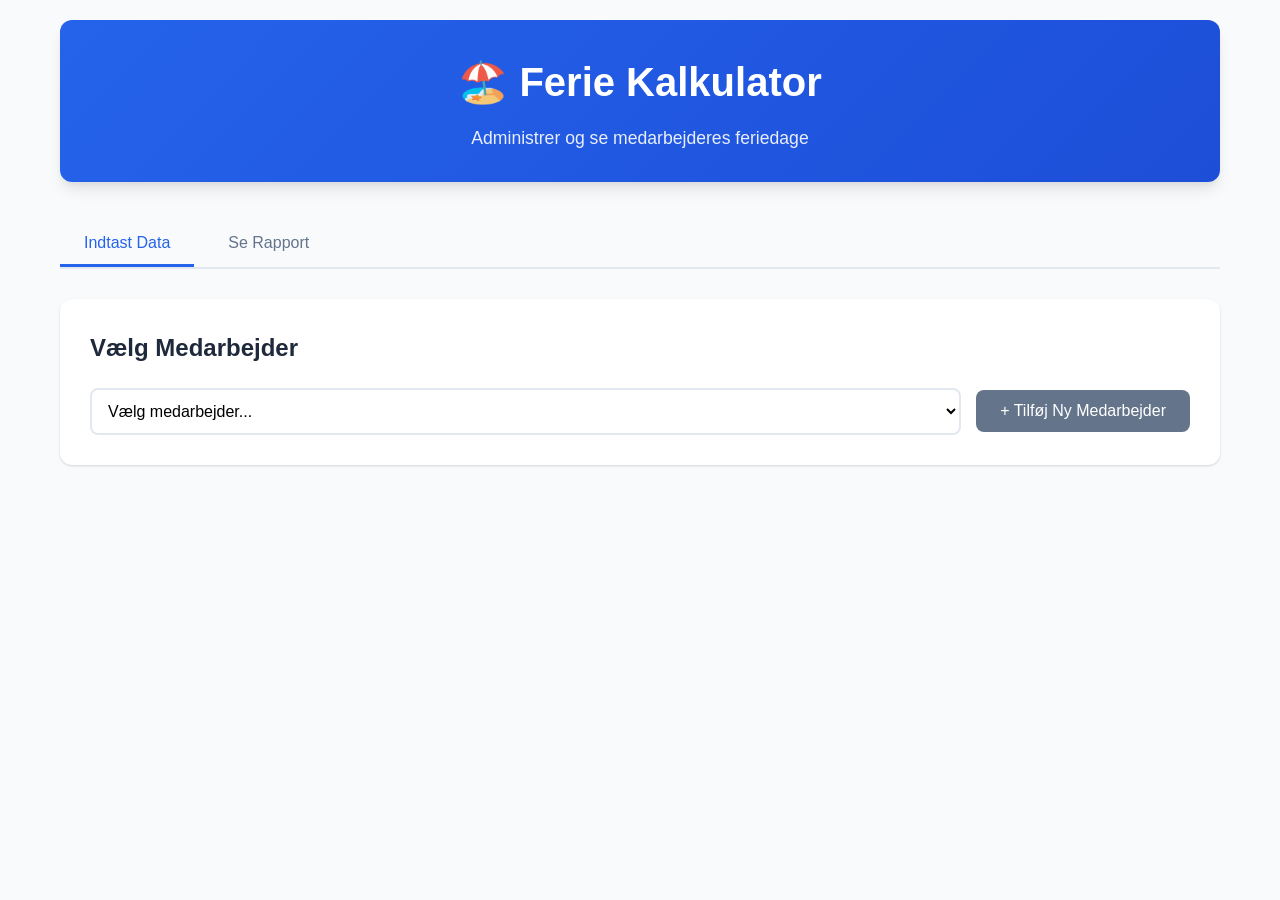
==== index.html @ 17e46551 "Opret ferie kalkulator applikation - Tilføjet HTML interface til datainput og rapport visning - Impl" ====
<!DOCTYPE html>
<html lang="da">
<head>
    <meta charset="UTF-8">
    <meta name="viewport" content="width=device-width, initial-scale=1.0">
    <title>Ferie Kalkulator</title>
    <link rel="stylesheet" href="styles.css">
</head>
<body>
    <div class="container">
        <header>
            <h1>🏖️ Ferie Kalkulator</h1>
            <p class="subtitle">Administrer og se medarbejderes feriedage</p>
        </header>

        <div class="tabs">
            <button class="tab-button active" onclick="showTab('input')">Indtast Data</button>
            <button class="tab-button" onclick="showTab('report')">Se Rapport</button>
        </div>

        <!-- Data Input Tab -->
        <div id="input-tab" class="tab-content active">
            <div class="section">
                <h2>Vælg Medarbejder</h2>
                <div class="employee-selector">
                    <select id="employeeSelect" onchange="loadEmployeeData()">
                        <option value="">Vælg medarbejder...</option>
                    </select>
                    <button onclick="addNewEmployee()" class="btn-secondary">+ Tilføj Ny Medarbejder</button>
                </div>
            </div>

            <div id="employeeForm" class="section" style="display: none;">
                <h2>Medarbejder Information</h2>

                <div class="form-group">
                    <label>Navn:</label>
                    <input type="text" id="navn" readonly class="readonly-field">
                </div>

                <h3 class="section-title">Ferie i SHIFTS (Forudfyldt)</h3>

                <div class="form-row">
                    <div class="form-group">
                        <label>Ferie i SHIFTS (1/1 - 31/8 - 2025):</label>
                        <input type="number" id="shifts_ferie_1" step="0.5" readonly class="readonly-field">
                    </div>
                    <div class="form-group">
                        <label>Ferie i SHIFTS (1/9 - 30/11 - 2025):</label>
                        <input type="number" id="shifts_ferie_2" step="0.5" readonly class="readonly-field">
                    </div>
                </div>

                <div class="form-group">
                    <label>Ferie i SHIFTS (1/12 - 2025 og frem):</label>
                    <input type="number" id="shifts_ferie_3" step="0.5" readonly class="readonly-field">
                </div>

                <h3 class="section-title">Feriefridage i SHIFTS (Forudfyldt)</h3>

                <div class="form-row">
                    <div class="form-group">
                        <label>Feriefridage i SHIFTS (1/1 - 31/8 - 2025):</label>
                        <input type="number" id="shifts_fridag_1" step="0.5" readonly class="readonly-field">
                    </div>
                    <div class="form-group">
                        <label>Feriefridage i SHIFTS (1/9 - 30/11 - 2025):</label>
                        <input type="number" id="shifts_fridag_2" step="0.5" readonly class="readonly-field">
                    </div>
                </div>

                <div class="form-group">
                    <label>Feriefridage i SHIFTS (1/12 - 2025 og frem):</label>
                    <input type="number" id="shifts_fridag_3" step="0.5" readonly class="readonly-field">
                </div>

                <h3 class="section-title">GEOLMS Data (Udfyld selv)</h3>

                <div class="form-group">
                    <label>Ferie i GEOLMS i alt:</label>
                    <input type="number" id="geolms_total" step="0.5" oninput="calculateRemaining()">
                    <span class="help-text">Antal feriedage registreret i GEOLMS systemet</span>
                </div>

                <div class="form-group">
                    <label>Ferie i GEOLMS - Datoer holdt (1/1-2025 til nu):</label>
                    <div id="calendar-container" class="calendar-container">
                        <button type="button" onclick="openCalendar()" class="btn-secondary">📅 Vælg Datoer</button>
                        <div id="selected-dates" class="selected-dates"></div>
                    </div>
                </div>

                <h3 class="section-title">Lønsedler (Udfyld selv)</h3>

                <div class="form-row">
                    <div class="form-group">
                        <label>Ferie Lønsedel 1:</label>
                        <input type="number" id="lonsedel_1" step="0.5" oninput="calculateRemaining()">
                    </div>
                    <div class="form-group">
                        <label>Ferie Lønsedel 2:</label>
                        <input type="number" id="lonsedel_2" step="0.5" oninput="calculateRemaining()">
                    </div>
                </div>

                <div class="calculation-summary">
                    <h3>Beregning</h3>
                    <div class="summary-row">
                        <span>Total SHIFTS ferie:</span>
                        <span id="total_shifts_ferie" class="value">0</span>
                    </div>
                    <div class="summary-row">
                        <span>Total SHIFTS feriefridage:</span>
                        <span id="total_shifts_fridag" class="value">0</span>
                    </div>
                    <div class="summary-row">
                        <span>GEOLMS datoer holdt:</span>
                        <span id="total_geolms_dates" class="value">0</span>
                    </div>
                    <div class="summary-row highlight">
                        <span><strong>Estimeret ferie tilbage:</strong></span>
                        <span id="remaining_vacation" class="value"><strong>-</strong></span>
                    </div>
                </div>

                <div class="form-actions">
                    <button onclick="saveEmployeeData()" class="btn-primary">💾 Gem Data</button>
                    <button onclick="clearForm()" class="btn-secondary">🔄 Nulstil</button>
                </div>
            </div>
        </div>

        <!-- Report Tab -->
        <div id="report-tab" class="tab-content">
            <div class="section">
                <h2>Ferieoversigt - Alle Medarbejdere</h2>
                <div class="report-actions">
                    <button onclick="refreshReport()" class="btn-primary">🔄 Opdater Rapport</button>
                    <button onclick="exportToCSV()" class="btn-secondary">📥 Eksporter til CSV</button>
                </div>
                <div id="report-container" class="report-container">
                    <!-- Report will be generated here -->
                </div>
            </div>
        </div>

        <!-- Calendar Modal -->
        <div id="calendarModal" class="modal">
            <div class="modal-content">
                <span class="close" onclick="closeCalendar()">&times;</span>
                <h2>Vælg Feriedatoer</h2>
                <div id="calendar"></div>
                <div class="modal-actions">
                    <button onclick="saveCalendarDates()" class="btn-primary">Gem Datoer</button>
                    <button onclick="closeCalendar()" class="btn-secondary">Annuller</button>
                </div>
            </div>
        </div>
    </div>

    <script src="app.js"></script>
</body>
</html>
---- styles.css ----
:root {
    --primary-color: #2563eb;
    --secondary-color: #64748b;
    --success-color: #10b981;
    --danger-color: #ef4444;
    --background-color: #f8fafc;
    --card-background: #ffffff;
    --text-color: #1e293b;
    --text-secondary: #64748b;
    --border-color: #e2e8f0;
    --shadow: 0 1px 3px 0 rgba(0, 0, 0, 0.1), 0 1px 2px 0 rgba(0, 0, 0, 0.06);
    --shadow-lg: 0 10px 15px -3px rgba(0, 0, 0, 0.1), 0 4px 6px -2px rgba(0, 0, 0, 0.05);
}

* {
    margin: 0;
    padding: 0;
    box-sizing: border-box;
}

body {
    font-family: -apple-system, BlinkMacSystemFont, 'Segoe UI', Roboto, 'Helvetica Neue', Arial, sans-serif;
    background-color: var(--background-color);
    color: var(--text-color);
    line-height: 1.6;
}

.container {
    max-width: 1200px;
    margin: 0 auto;
    padding: 20px;
}

header {
    text-align: center;
    margin-bottom: 40px;
    padding: 30px 0;
    background: linear-gradient(135deg, var(--primary-color) 0%, #1d4ed8 100%);
    color: white;
    border-radius: 12px;
    box-shadow: var(--shadow-lg);
}

header h1 {
    font-size: 2.5rem;
    margin-bottom: 10px;
}

.subtitle {
    font-size: 1.1rem;
    opacity: 0.9;
}

/* Tabs */
.tabs {
    display: flex;
    gap: 10px;
    margin-bottom: 30px;
    border-bottom: 2px solid var(--border-color);
}

.tab-button {
    padding: 12px 24px;
    background: none;
    border: none;
    border-bottom: 3px solid transparent;
    cursor: pointer;
    font-size: 1rem;
    font-weight: 500;
    color: var(--text-secondary);
    transition: all 0.3s ease;
}

.tab-button:hover {
    color: var(--primary-color);
}

.tab-button.active {
    color: var(--primary-color);
    border-bottom-color: var(--primary-color);
}

.tab-content {
    display: none;
}

.tab-content.active {
    display: block;
}

/* Sections */
.section {
    background: var(--card-background);
    padding: 30px;
    border-radius: 12px;
    box-shadow: var(--shadow);
    margin-bottom: 20px;
}

.section h2 {
    color: var(--text-color);
    margin-bottom: 20px;
    font-size: 1.5rem;
}

.section-title {
    color: var(--primary-color);
    margin: 30px 0 15px 0;
    padding-bottom: 10px;
    border-bottom: 2px solid var(--border-color);
    font-size: 1.2rem;
}

/* Employee Selector */
.employee-selector {
    display: flex;
    gap: 15px;
    align-items: center;
}

.employee-selector select {
    flex: 1;
    padding: 12px;
    border: 2px solid var(--border-color);
    border-radius: 8px;
    font-size: 1rem;
    background: white;
    cursor: pointer;
}

/* Forms */
.form-group {
    margin-bottom: 20px;
}

.form-group label {
    display: block;
    margin-bottom: 8px;
    font-weight: 500;
    color: var(--text-color);
}

.form-group input {
    width: 100%;
    padding: 12px;
    border: 2px solid var(--border-color);
    border-radius: 8px;
    font-size: 1rem;
    transition: border-color 0.3s ease;
}

.form-group input:focus {
    outline: none;
    border-color: var(--primary-color);
}

.form-group input.readonly-field {
    background-color: #f1f5f9;
    cursor: not-allowed;
}

.form-row {
    display: grid;
    grid-template-columns: 1fr 1fr;
    gap: 20px;
}

.help-text {
    display: block;
    margin-top: 5px;
    font-size: 0.875rem;
    color: var(--text-secondary);
}

/* Calendar Container */
.calendar-container {
    padding: 15px;
    background: #f8fafc;
    border-radius: 8px;
}

.selected-dates {
    margin-top: 15px;
    display: flex;
    flex-wrap: wrap;
    gap: 8px;
}

.date-tag {
    display: inline-flex;
    align-items: center;
    gap: 5px;
    padding: 5px 10px;
    background: var(--primary-color);
    color: white;
    border-radius: 6px;
    font-size: 0.875rem;
}

.date-tag .remove {
    cursor: pointer;
    font-weight: bold;
    margin-left: 5px;
}

/* Calculation Summary */
.calculation-summary {
    margin-top: 30px;
    padding: 20px;
    background: #f8fafc;
    border-radius: 8px;
    border-left: 4px solid var(--primary-color);
}

.calculation-summary h3 {
    margin-bottom: 15px;
    color: var(--primary-color);
}

.summary-row {
    display: flex;
    justify-content: space-between;
    padding: 10px 0;
    border-bottom: 1px solid var(--border-color);
}

.summary-row:last-child {
    border-bottom: none;
}

.summary-row.highlight {
    background: #eff6ff;
    padding: 15px;
    margin-top: 10px;
    border-radius: 6px;
    font-size: 1.1rem;
}

.summary-row .value {
    color: var(--primary-color);
    font-weight: 600;
}

/* Buttons */
.btn-primary, .btn-secondary {
    padding: 12px 24px;
    border: none;
    border-radius: 8px;
    font-size: 1rem;
    font-weight: 500;
    cursor: pointer;
    transition: all 0.3s ease;
}

.btn-primary {
    background: var(--primary-color);
    color: white;
}

.btn-primary:hover {
    background: #1d4ed8;
    transform: translateY(-1px);
    box-shadow: var(--shadow-lg);
}

.btn-secondary {
    background: var(--secondary-color);
    color: white;
}

.btn-secondary:hover {
    background: #475569;
}

.form-actions {
    display: flex;
    gap: 15px;
    margin-top: 30px;
    justify-content: flex-end;
}

.report-actions {
    display: flex;
    gap: 15px;
    margin-bottom: 20px;
}

/* Modal */
.modal {
    display: none;
    position: fixed;
    z-index: 1000;
    left: 0;
    top: 0;
    width: 100%;
    height: 100%;
    background-color: rgba(0, 0, 0, 0.5);
    animation: fadeIn 0.3s ease;
}

@keyframes fadeIn {
    from { opacity: 0; }
    to { opacity: 1; }
}

.modal-content {
    background-color: white;
    margin: 5% auto;
    padding: 30px;
    border-radius: 12px;
    width: 90%;
    max-width: 600px;
    box-shadow: var(--shadow-lg);
    animation: slideIn 0.3s ease;
}

@keyframes slideIn {
    from {
        transform: translateY(-50px);
        opacity: 0;
    }
    to {
        transform: translateY(0);
        opacity: 1;
    }
}

.close {
    color: var(--text-secondary);
    float: right;
    font-size: 28px;
    font-weight: bold;
    cursor: pointer;
    line-height: 20px;
}

.close:hover {
    color: var(--text-color);
}

.modal-actions {
    display: flex;
    gap: 15px;
    margin-top: 20px;
    justify-content: flex-end;
}

/* Calendar */
#calendar {
    margin: 20px 0;
}

.calendar-month {
    margin-bottom: 30px;
}

.calendar-header {
    text-align: center;
    font-weight: 600;
    margin-bottom: 10px;
    font-size: 1.1rem;
    color: var(--primary-color);
}

.calendar-grid {
    display: grid;
    grid-template-columns: repeat(7, 1fr);
    gap: 5px;
}

.calendar-day-header {
    text-align: center;
    font-weight: 600;
    padding: 8px;
    font-size: 0.875rem;
    color: var(--text-secondary);
}

.calendar-day {
    padding: 10px;
    text-align: center;
    border: 1px solid var(--border-color);
    border-radius: 6px;
    cursor: pointer;
    transition: all 0.2s ease;
    background: white;
}

.calendar-day:hover {
    background: #eff6ff;
    border-color: var(--primary-color);
}

.calendar-day.selected {
    background: var(--primary-color);
    color: white;
    border-color: var(--primary-color);
}

.calendar-day.disabled {
    color: var(--text-secondary);
    background: #f1f5f9;
    cursor: not-allowed;
}

.calendar-day.other-month {
    color: var(--text-secondary);
    opacity: 0.5;
}

/* Report Table */
.report-container {
    overflow-x: auto;
}

.report-table {
    width: 100%;
    border-collapse: collapse;
    margin-top: 20px;
}

.report-table th,
.report-table td {
    padding: 12px;
    text-align: left;
    border-bottom: 1px solid var(--border-color);
}

.report-table th {
    background: #f8fafc;
    font-weight: 600;
    color: var(--text-color);
    position: sticky;
    top: 0;
}

.report-table tr:hover {
    background: #f8fafc;
}

.report-table td {
    font-size: 0.95rem;
}

.report-table .number {
    text-align: right;
    font-variant-numeric: tabular-nums;
}

.report-empty {
    text-align: center;
    padding: 40px;
    color: var(--text-secondary);
}

/* Responsive */
@media (max-width: 768px) {
    .container {
        padding: 10px;
    }

    header h1 {
        font-size: 1.8rem;
    }

    .form-row {
        grid-template-columns: 1fr;
    }

    .employee-selector {
        flex-direction: column;
    }

    .tabs {
        flex-direction: column;
    }

    .tab-button {
        width: 100%;
    }

    .report-table {
        font-size: 0.875rem;
    }

    .report-table th,
    .report-table td {
        padding: 8px 4px;
    }
}

/* Alerts */
.alert {
    padding: 15px 20px;
    border-radius: 8px;
    margin-bottom: 20px;
    display: flex;
    align-items: center;
    gap: 10px;
}

.alert-success {
    background: #d1fae5;
    color: #065f46;
    border-left: 4px solid var(--success-color);
}

.alert-error {
    background: #fee2e2;
    color: #991b1b;
    border-left: 4px solid var(--danger-color);
}
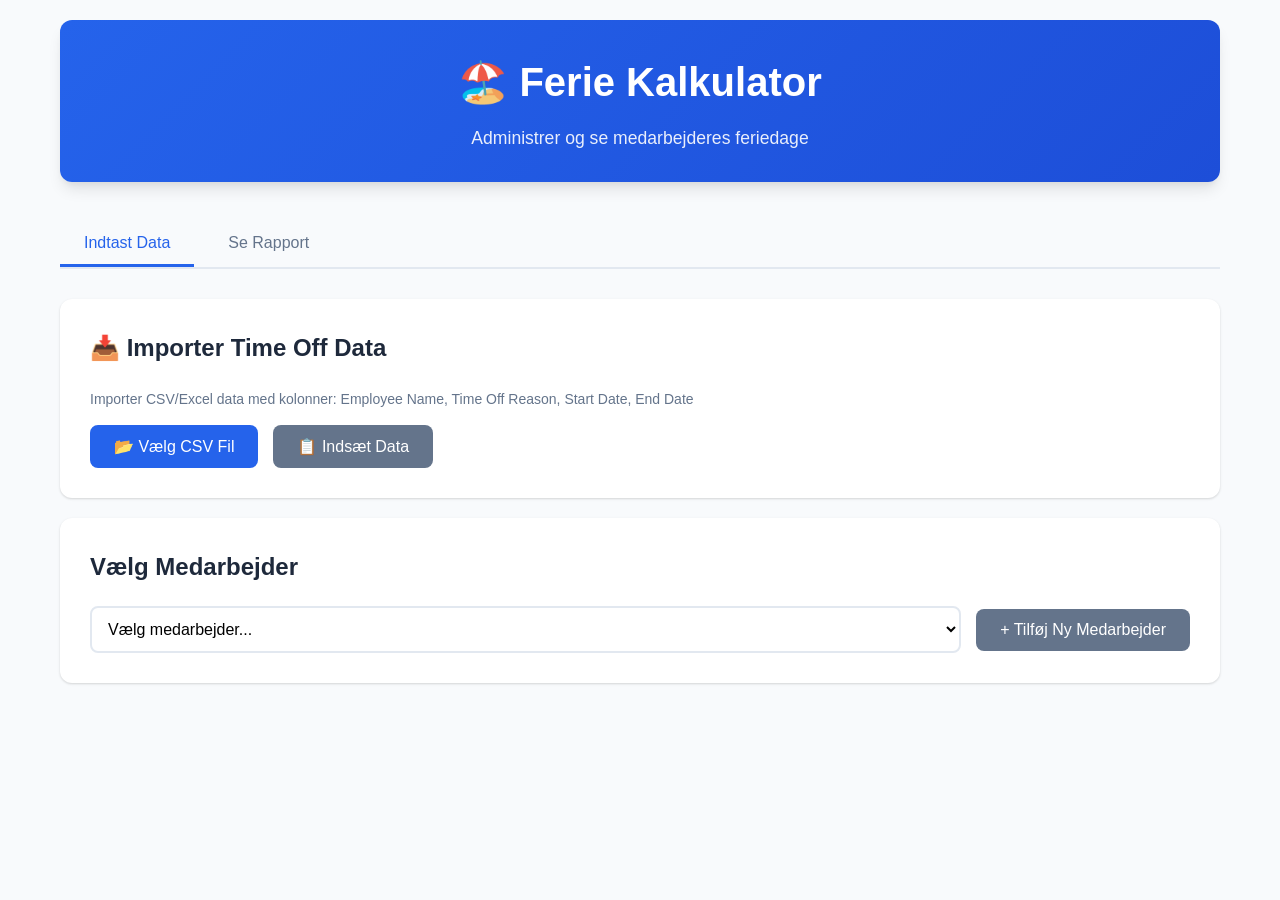
==== commit 1236c933: "Tilføj Time Off import funktionalitet - Import af Time Off data via CSV fil eller copy/paste - Visni" ====
--- a/index.html
+++ b/index.html
@@ -20,6 +20,16 @@
 
         <!-- Data Input Tab -->
         <div id="input-tab" class="tab-content active">
+            <div class="section">
+                <h2>📥 Importer Time Off Data</h2>
+                <p class="help-text">Importer CSV/Excel data med kolonner: Employee Name, Time Off Reason, Start Date, End Date</p>
+                <div class="import-container">
+                    <input type="file" id="fileInput" accept=".csv,.txt" style="display: none;" onchange="handleFileUpload(event)">
+                    <button onclick="document.getElementById('fileInput').click()" class="btn-primary">📂 Vælg CSV Fil</button>
+                    <button onclick="showPasteDialog()" class="btn-secondary">📋 Indsæt Data</button>
+                </div>
+            </div>
+
             <div class="section">
                 <h2>Vælg Medarbejder</h2>
                 <div class="employee-selector">
@@ -103,6 +113,11 @@
                     </div>
                 </div>
 
+                <h3 class="section-title">📅 Time Off Historik (Importeret Data)</h3>
+                <div id="timeOffHistory" class="time-off-history">
+                    <p class="help-text">Ingen Time Off data importeret endnu</p>
+                </div>
+
                 <div class="calculation-summary">
                     <h3>Beregning</h3>
                     <div class="summary-row">
@@ -156,6 +171,20 @@
                 </div>
             </div>
         </div>
+
+        <!-- Paste Data Modal -->
+        <div id="pasteModal" class="modal">
+            <div class="modal-content">
+                <span class="close" onclick="closePasteDialog()">&times;</span>
+                <h2>Indsæt Time Off Data</h2>
+                <p class="help-text">Kopier data fra Excel og indsæt det herunder (inkl. header række)</p>
+                <textarea id="pasteArea" rows="15" style="width: 100%; padding: 10px; font-family: monospace; border: 2px solid var(--border-color); border-radius: 8px;"></textarea>
+                <div class="modal-actions">
+                    <button onclick="processPastedData()" class="btn-primary">📥 Importer</button>
+                    <button onclick="closePasteDialog()" class="btn-secondary">Annuller</button>
+                </div>
+            </div>
+        </div>
     </div>
 
     <script src="app.js"></script>
--- a/styles.css
+++ b/styles.css
@@ -510,3 +510,94 @@
     color: #991b1b;
     border-left: 4px solid var(--danger-color);
 }
+
+/* Import Container */
+.import-container {
+    display: flex;
+    gap: 15px;
+    margin-top: 15px;
+}
+
+/* Time Off History */
+.time-off-history {
+    margin-top: 10px;
+}
+
+.time-off-group {
+    margin-bottom: 15px;
+    border: 2px solid var(--border-color);
+    border-radius: 8px;
+    overflow: hidden;
+}
+
+.time-off-header {
+    display: flex;
+    justify-content: space-between;
+    align-items: center;
+    padding: 12px 15px;
+    background: #f8fafc;
+    cursor: pointer;
+    transition: background 0.2s ease;
+}
+
+.time-off-header:hover {
+    background: #e2e8f0;
+}
+
+.toggle-icon {
+    font-size: 0.875rem;
+    color: var(--text-secondary);
+    transition: transform 0.3s ease;
+}
+
+.time-off-details {
+    padding: 15px;
+    background: white;
+}
+
+.time-off-table {
+    width: 100%;
+    border-collapse: collapse;
+}
+
+.time-off-table th,
+.time-off-table td {
+    padding: 8px;
+    text-align: left;
+    border-bottom: 1px solid var(--border-color);
+}
+
+.time-off-table th {
+    font-weight: 600;
+    background: #f8fafc;
+}
+
+.time-off-table td.number {
+    text-align: right;
+    font-variant-numeric: tabular-nums;
+}
+
+.time-off-header-modal {
+    padding: 10px 15px;
+    background: #f8fafc;
+    border-radius: 8px 8px 0 0;
+    font-size: 1rem;
+    margin-bottom: -1px;
+}
+
+/* Small view button */
+.btn-view-small {
+    padding: 6px 12px;
+    background: var(--primary-color);
+    color: white;
+    border: none;
+    border-radius: 6px;
+    font-size: 0.875rem;
+    cursor: pointer;
+    transition: all 0.2s ease;
+}
+
+.btn-view-small:hover {
+    background: #1d4ed8;
+    transform: translateY(-1px);
+}
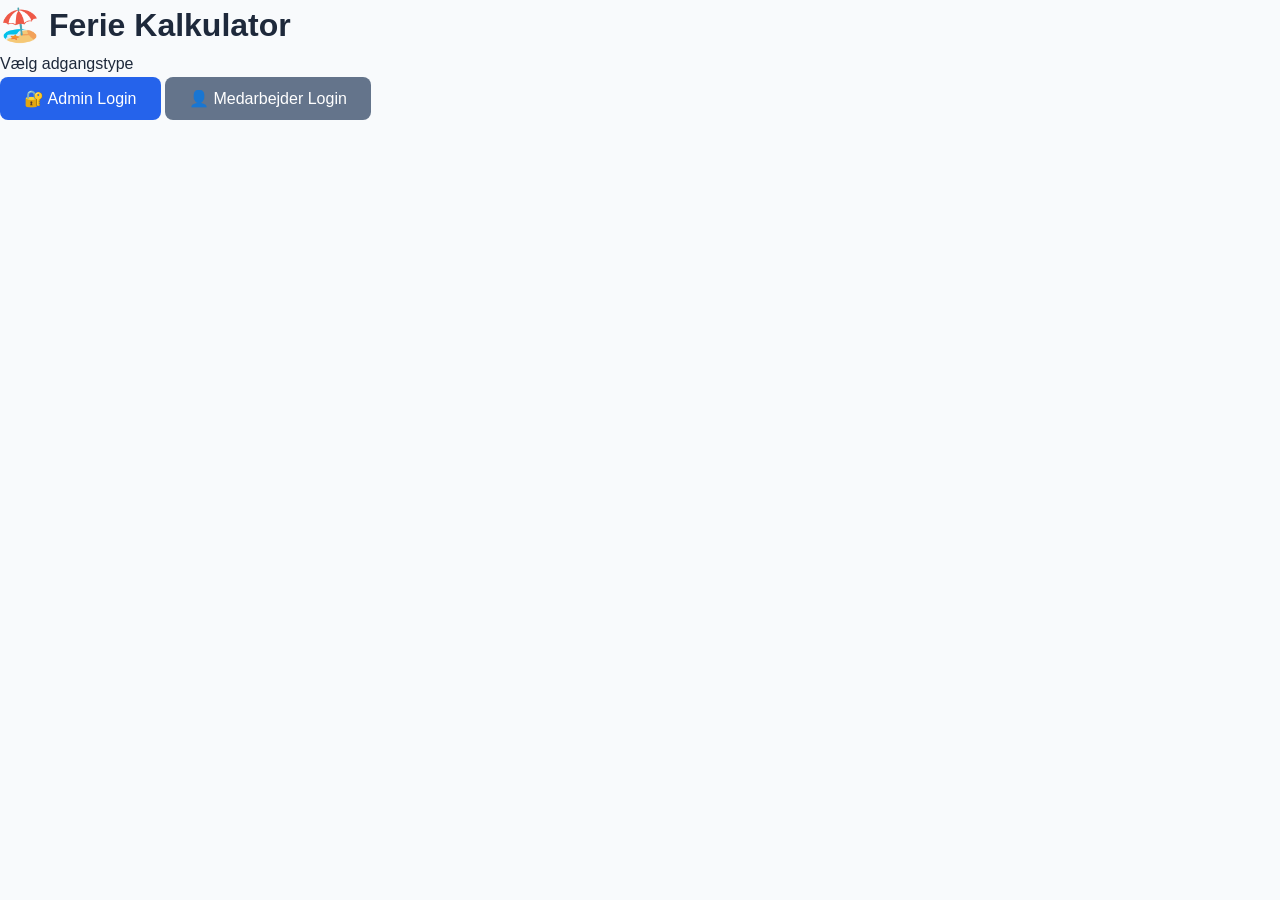
==== commit 20ef87f8: "Tilføj admin login system og ferieoverførsel felt - Implementeret admin login med brugernavn (Isabel" ====
--- a/index.html
+++ b/index.html
@@ -7,20 +7,72 @@
     <link rel="stylesheet" href="styles.css">
 </head>
 <body>
-    <div class="container">
+    <!-- Login Screen -->
+    <div id="loginScreen" class="login-screen">
+        <div class="login-container">
+            <h1>🏖️ Ferie Kalkulator</h1>
+            <p class="login-subtitle">Vælg adgangstype</p>
+
+            <div class="login-buttons">
+                <button onclick="showAdminLogin()" class="btn-primary btn-large">🔐 Admin Login</button>
+                <button onclick="showEmployeeLogin()" class="btn-secondary btn-large">👤 Medarbejder Login</button>
+            </div>
+        </div>
+    </div>
+
+    <!-- Admin Login Modal -->
+    <div id="adminLoginModal" class="modal" style="display: none;">
+        <div class="modal-content">
+            <span class="close" onclick="closeAdminLogin()">&times;</span>
+            <h2>Admin Login</h2>
+            <p class="help-text">Indtast brugernavn og adgangskode</p>
+            <input type="text" id="adminUsername" placeholder="Brugernavn" class="login-input" onkeypress="if(event.key==='Enter') document.getElementById('adminPassword').focus()">
+            <input type="password" id="adminPassword" placeholder="Adgangskode" class="login-input" style="margin-top: 10px;" onkeypress="if(event.key==='Enter') adminLogin()">
+            <div class="modal-actions">
+                <button onclick="adminLogin()" class="btn-primary">Login</button>
+                <button onclick="closeAdminLogin()" class="btn-secondary">Annuller</button>
+            </div>
+        </div>
+    </div>
+
+    <!-- Employee Login Modal -->
+    <div id="employeeLoginModal" class="modal" style="display: none;">
+        <div class="modal-content">
+            <span class="close" onclick="closeEmployeeLogin()">&times;</span>
+            <h2>Medarbejder Login</h2>
+            <p class="help-text">Vælg dit navn fra listen</p>
+            <select id="employeeLoginSelect" class="login-input">
+                <option value="">Vælg dit navn...</option>
+            </select>
+            <div class="modal-actions">
+                <button onclick="employeeLogin()" class="btn-primary">Login</button>
+                <button onclick="closeEmployeeLogin()" class="btn-secondary">Annuller</button>
+            </div>
+        </div>
+    </div>
+
+    <div class="container" id="mainApp" style="display: none;">
         <header>
-            <h1>🏖️ Ferie Kalkulator</h1>
-            <p class="subtitle">Administrer og se medarbejderes feriedage</p>
+            <div class="header-content">
+                <div>
+                    <h1>🏖️ Ferie Kalkulator</h1>
+                    <p class="subtitle">Administrer og se medarbejderes feriedage</p>
+                </div>
+                <div class="user-info">
+                    <span id="userDisplay"></span>
+                    <button onclick="logout()" class="btn-logout">Log ud</button>
+                </div>
+            </div>
         </header>
 
-        <div class="tabs">
+        <div class="tabs" id="tabsContainer">
             <button class="tab-button active" onclick="showTab('input')">Indtast Data</button>
-            <button class="tab-button" onclick="showTab('report')">Se Rapport</button>
+            <button class="tab-button" id="reportTab" onclick="showTab('report')">Se Rapport</button>
         </div>
 
         <!-- Data Input Tab -->
         <div id="input-tab" class="tab-content active">
-            <div class="section">
+            <div class="section" id="importSection" style="display: none;">
                 <h2>📥 Importer Time Off Data</h2>
                 <p class="help-text">Importer CSV/Excel data med kolonner: Employee Name, Time Off Reason, Start Date, End Date</p>
                 <div class="import-container">
@@ -31,12 +83,12 @@
             </div>
 
             <div class="section">
-                <h2>Vælg Medarbejder</h2>
+                <h2 id="selectEmployeeHeader">Vælg Medarbejder</h2>
                 <div class="employee-selector">
                     <select id="employeeSelect" onchange="loadEmployeeData()">
                         <option value="">Vælg medarbejder...</option>
                     </select>
-                    <button onclick="addNewEmployee()" class="btn-secondary">+ Tilføj Ny Medarbejder</button>
+                    <button id="addEmployeeBtn" onclick="addNewEmployee()" class="btn-secondary" style="display: none;">+ Tilføj Ny Medarbejder</button>
                 </div>
             </div>
 
@@ -111,6 +163,28 @@
                         <label>Ferie Lønsedel 2:</label>
                         <input type="number" id="lonsedel_2" step="0.5" oninput="calculateRemaining()">
                     </div>
+                </div>
+
+                <h3 class="section-title">Ferieoverførsel (Udfyld selv)</h3>
+
+                <div class="form-group">
+                    <label>Ønsker du at have overført din rest ferie til næste år, eller udbetalt med marts lønnen? (Maks 5 dage)</label>
+                    <div style="margin-top: 10px;">
+                        <label style="display: inline-flex; align-items: center; margin-right: 20px; font-weight: normal;">
+                            <input type="radio" name="ferieOverforselValg" id="ferieOverforsel_overfør" value="Overfør til næste år" style="width: auto; margin-right: 8px;">
+                            Overfør til næste år
+                        </label>
+                        <label style="display: inline-flex; align-items: center; font-weight: normal;">
+                            <input type="radio" name="ferieOverforselValg" id="ferieOverforsel_udbetal" value="Udbetal med marts løn" style="width: auto; margin-right: 8px;">
+                            Udbetal med marts løn
+                        </label>
+                    </div>
+                </div>
+
+                <div class="form-group">
+                    <label>Antal dage (Maks 5):</label>
+                    <input type="number" id="ferieOverforselDage" min="0" max="5" step="0.5" placeholder="Indtast antal dage (0-5)">
+                    <span class="help-text">Du kan maksimalt vælge 5 dage</span>
                 </div>
 
                 <h3 class="section-title">📅 Time Off Historik (Importeret Data)</h3>
--- a/styles.css
+++ b/styles.css
@@ -417,13 +417,14 @@
     width: 100%;
     border-collapse: collapse;
     margin-top: 20px;
+    font-size: 0.9rem;
 }
 
 .report-table th,
 .report-table td {
-    padding: 12px;
+    padding: 10px 8px;
     text-align: left;
-    border-bottom: 1px solid var(--border-color);
+    border: 1px solid var(--border-color);
 }
 
 .report-table th {
@@ -432,6 +433,22 @@
     color: var(--text-color);
     position: sticky;
     top: 0;
+    z-index: 10;
+}
+
+.report-table th.group-header {
+    background: #e2e8f0;
+    font-weight: 700;
+    text-align: center;
+    font-size: 0.95rem;
+    border-bottom: 2px solid var(--primary-color);
+}
+
+.report-table th.sub-header {
+    background: #f1f5f9;
+    font-weight: 500;
+    font-size: 0.85rem;
+    white-space: nowrap;
 }
 
 .report-table tr:hover {
@@ -439,12 +456,36 @@
 }
 
 .report-table td {
-    font-size: 0.95rem;
+    font-size: 0.9rem;
 }
 
 .report-table .number {
     text-align: right;
     font-variant-numeric: tabular-nums;
+}
+
+.report-table .calc-cell {
+    background: #eff6ff;
+    font-weight: 600;
+}
+
+/* Status colors */
+.status-ok {
+    background: #d1fae5;
+    color: #065f46;
+    font-weight: 600;
+}
+
+.status-warning {
+    background: #fef3c7;
+    color: #92400e;
+    font-weight: 600;
+}
+
+.status-error {
+    background: #fee2e2;
+    color: #991b1b;
+    font-weight: 600;
 }
 
 .report-empty {
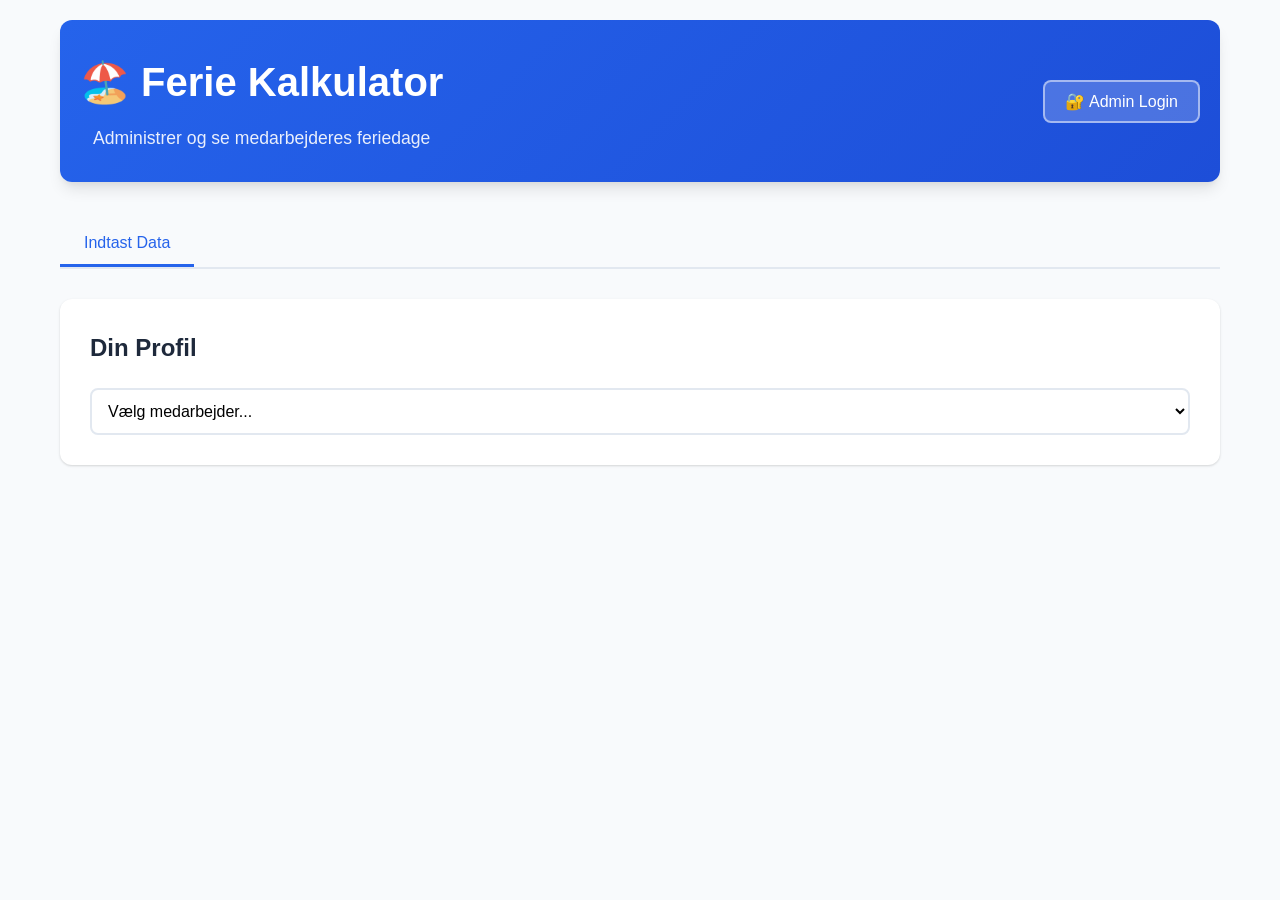
==== commit fa86c7e6: "Redesign UI: Fjern login-skærm og tilføj alle medarbejdere - Tilføj alle 5 medarbejdere fra Time Off" ====
--- a/index.html
+++ b/index.html
@@ -59,8 +59,9 @@
                     <p class="subtitle">Administrer og se medarbejderes feriedage</p>
                 </div>
                 <div class="user-info">
-                    <span id="userDisplay"></span>
-                    <button onclick="logout()" class="btn-logout">Log ud</button>
+                    <button onclick="showAdminLogin()" id="adminLoginBtn" class="btn-admin-login" style="display: none;">🔐 Admin Login</button>
+                    <span id="userDisplay" style="display: none;"></span>
+                    <button onclick="logout()" id="logoutBtn" class="btn-logout" style="display: none;">Log ud</button>
                 </div>
             </div>
         </header>
--- a/styles.css
+++ b/styles.css
@@ -51,6 +51,62 @@
     opacity: 0.9;
 }
 
+.header-content {
+    display: flex;
+    justify-content: space-between;
+    align-items: center;
+    max-width: 1200px;
+    margin: 0 auto;
+    padding: 0 20px;
+}
+
+.user-info {
+    display: flex;
+    align-items: center;
+    gap: 15px;
+}
+
+.user-info span {
+    font-size: 1rem;
+    font-weight: 500;
+    opacity: 0.95;
+}
+
+.btn-admin-login {
+    padding: 10px 20px;
+    background: rgba(255, 255, 255, 0.2);
+    color: white;
+    border: 2px solid rgba(255, 255, 255, 0.5);
+    border-radius: 8px;
+    cursor: pointer;
+    font-size: 1rem;
+    font-weight: 500;
+    transition: all 0.3s ease;
+}
+
+.btn-admin-login:hover {
+    background: rgba(255, 255, 255, 0.3);
+    border-color: rgba(255, 255, 255, 0.8);
+    transform: translateY(-2px);
+}
+
+.btn-logout {
+    padding: 10px 20px;
+    background: rgba(239, 68, 68, 0.9);
+    color: white;
+    border: none;
+    border-radius: 8px;
+    cursor: pointer;
+    font-size: 1rem;
+    font-weight: 500;
+    transition: all 0.3s ease;
+}
+
+.btn-logout:hover {
+    background: rgba(239, 68, 68, 1);
+    transform: translateY(-2px);
+}
+
 /* Tabs */
 .tabs {
     display: flex;
